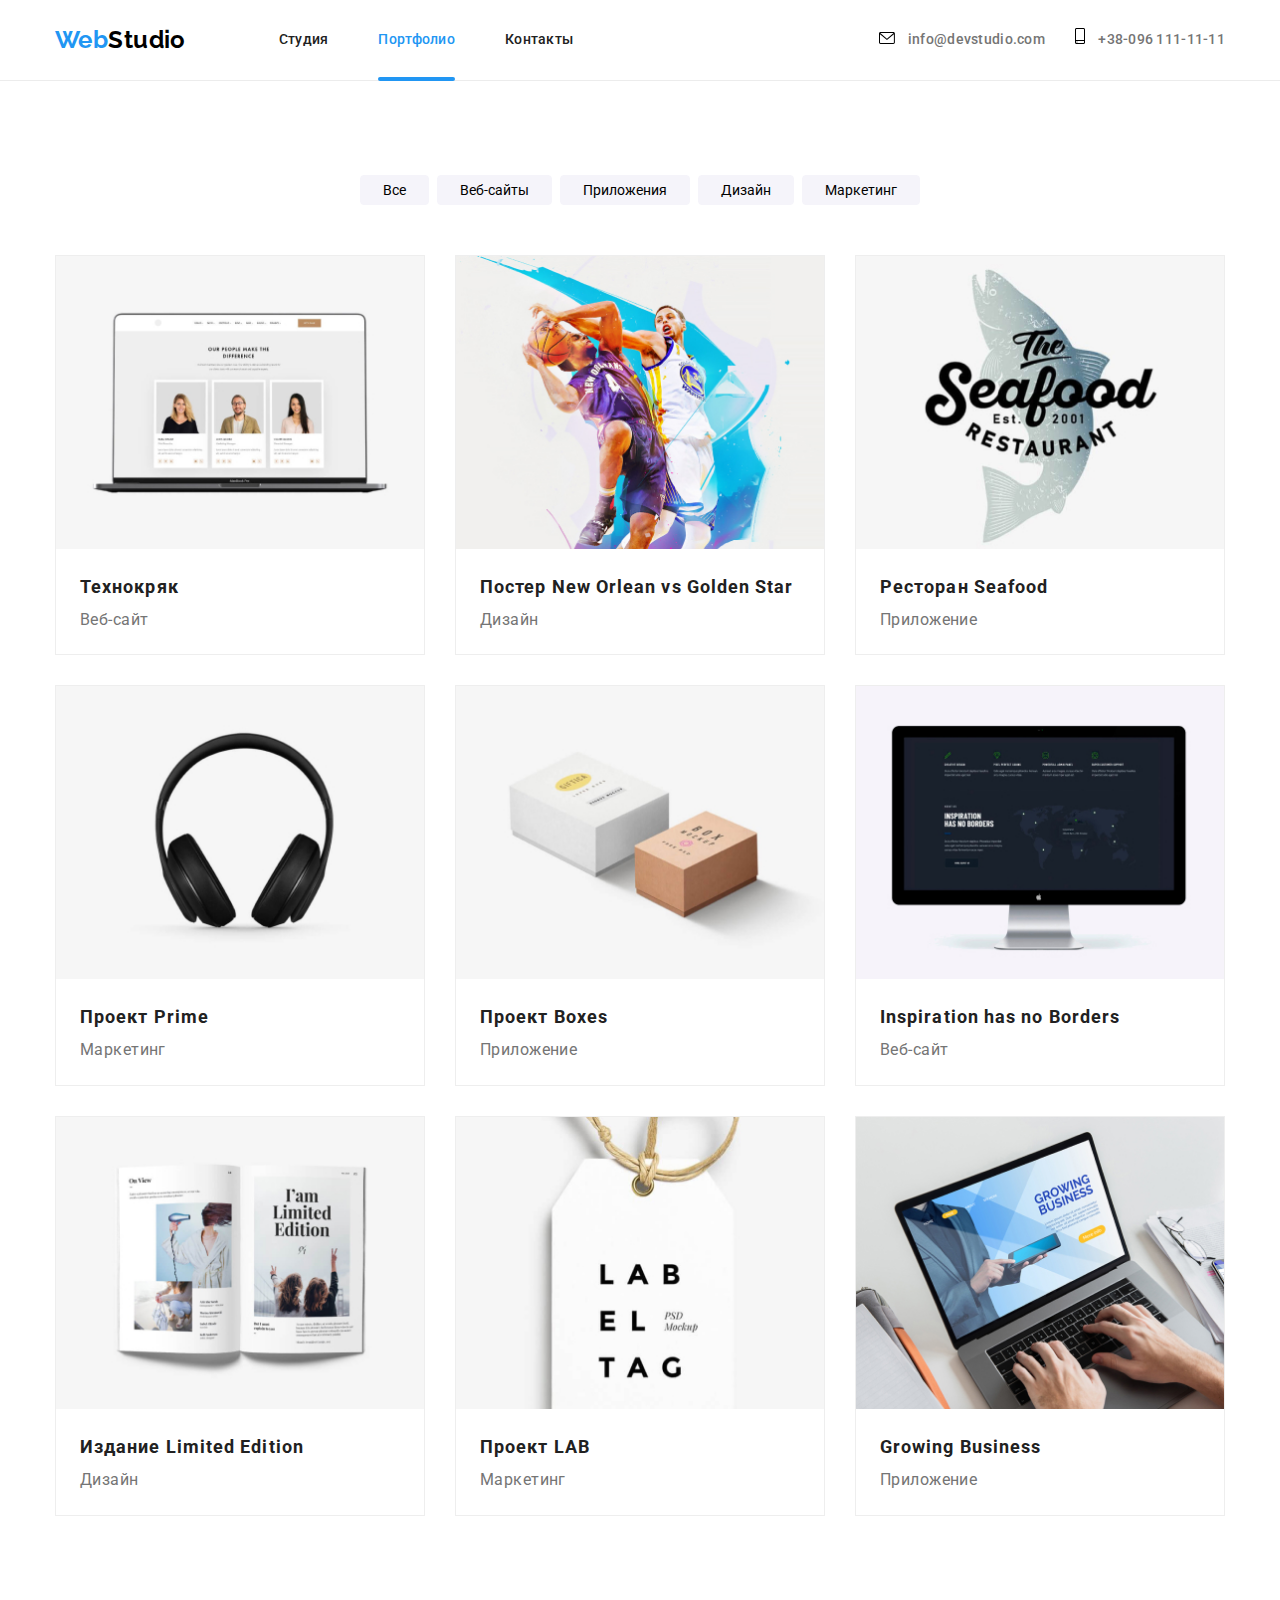
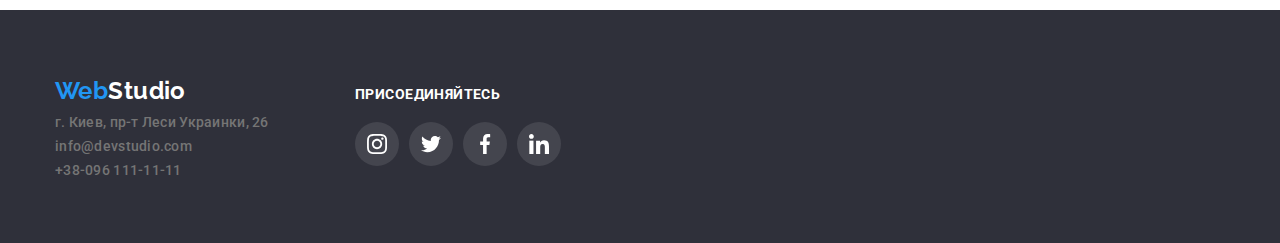
==== portfolio.html @ 2bec8a69 "добавил стартовые файлы" ====
<!DOCTYPE html>
<html lang="ru">
	<head>
		<meta charset="UTF-8" />
		<meta name="viewport" content="width=device-width, initial-scale=1.0" />
		<title>Портфолио</title>
		<link
			href="https://fonts.googleapis.com/css2?family=Raleway:wght@700&family=Roboto:wght@400;500;700;900&display=swap"
			rel="stylesheet"
		/>
		<link
			rel="stylesheet"
			href="https://cdnjs.cloudflare.com/ajax/libs/modern-normalize/0.7.0/modern-normalize.min.css"
		/>
		<link rel="stylesheet" href="./css/styles.css" />
	</head>

	<body class="page">
		<header class="header">
			<div class="container">
				<!-- основная навигация страницы  -->

				<nav class="navigation">
					<!-- логотип -->
					<a href="" lang="en" class="logo"><span class="logo-accent">Web</span>Studio</a>

					<ul class="site-nav list">
						<li class="site-nav-item"><a href="./index.html" class="link">Студия</a></li>
						<li class="site-nav-item current">
							<a href="./portfolio.html" class="link">Портфолио</a>
						</li>
						<li class="site-nav-item"><a href="" class="link">Контакты</a></li>
					</ul>
				</nav>

				<!-- Адрес  -->

				<address class="address">
					<ul class="header-address-list">
						<li class="header-address-item">
							<a href="mailto:info@devstudio.com" class="link">
								<svg class="header-contacts" width="16" height="12">
									<use href="./images/sprite.svg#icon-envelope"></use>
								</svg>
								info@devstudio.com
							</a>
						</li>
						<li class="header-address-item">
							<a href="tel:+380961111111" class="link">
								<svg class="header-contacts" width="10" height="16">
									<use href="./images/sprite.svg#icon-smartphone"></use>
								</svg>
								+38-096 111-11-11
							</a>
						</li>
					</ul>
				</address>
			</div>
		</header>
		<!-- Секция Портфолио -->
		<main>
			<div class="container">
				<section class="section portfolio">
					<!-- <h1>невидимый заголовок</h1> -->
					<!--  фильтр страницы  -->

					<ul class="filter-button-list list">
						<li class="filter-button-item"><button type="button" class="filter-button">Все</button></li>
						<li class="filter-button-item"><button type="button" class="filter-button">Веб-сайты</button></li>
						<li class="filter-button-item"><button type="button" class="filter-button">Приложения</button></li>
						<li class="filter-button-item"><button type="button" class="filter-button">Дизайн</button></li>
						<li class="filter-button-item"><button type="button" class="filter-button">Маркетинг</button></li>
					</ul>

					<!-- примеры наших работ -->

					<ul class="portfolio-list list">
						<li class="portfolio-item">
							<a href="" aria-label="" class="link">
								<div class="portfolio-card">
									<img src="./images/tehno.jpg" alt="монитор ноутбука" width="370" />
									<p class="portfolio-item-text">
										Технокряк это современная площадка распространения коронавируса. Компании используют эту платформу
										для цифрового шпионажа и атак на защищённые сервера конкурентов.
									</p>
								</div>
								<div class="portfolio-lead">
									<h2 class="portfolio-item-title">Технокряк</h2>
									<p class="portfolio-item-caption">Веб-сайт</p>
								</div>
							</a>
						</li>

						<li class="portfolio-item">
							<a href="" aria-label="" class="link">
								<div class="portfolio-card">
									<img src="./images/no-vs-gs.jpg" alt="изображение двух баскетдболистов" width="370" />
									<p class="portfolio-item-text">
										Технокряк это современная площадка распространения коронавируса. Компании используют эту платформу
										для цифрового шпионажа и атак на защищённые сервера конкурентов.
									</p>
								</div>
								<div class="portfolio-lead">
									<h2 class="portfolio-item-title">
										Постер New Orlean vs Golden Star
									</h2>
									<p class="portfolio-item-caption">Дизайн</p>
								</div>
							</a>
						</li>

						<li class="portfolio-item">
							<a href="" aria-label="" class="link">
								<div class="portfolio-card">
									<img src="./images/seafood.jpg" alt="реклама рыбного ресторана" width="370" />
									<p class="portfolio-item-text">
										Технокряк это современная площадка распространения коронавируса. Компании используют эту платформу
										для цифрового шпионажа и атак на защищённые сервера конкурентов.
									</p>
								</div>
								<div class="portfolio-lead">
									<h2 class="portfolio-item-title">Ресторан Seafood</h2>
									<p class="portfolio-item-caption">Приложение</p>
								</div>
							</a>
						</li>

						<li class="portfolio-item">
							<a href="" aria-label="" class="link">
								<div class="portfolio-card">
									<img src="./images/prime.jpg" alt="наушники" width="370" />
									<p class="portfolio-item-text">
										Технокряк это современная площадка распространения коронавируса. Компании используют эту платформу
										для цифрового шпионажа и атак на защищённые сервера конкурентов.
									</p>
								</div>

								<div class="portfolio-lead">
									<h2 class="portfolio-item-title">Проект Prime</h2>
									<p class="portfolio-item-caption">Маркетинг</p>
								</div>
							</a>
						</li>

						<li class="portfolio-item">
							<a href="" aria-label="" class="link">
								<div class="portfolio-card">
									<img src="./images/boxes.jpg" alt="коробки" width="370" />
									<p class="portfolio-item-text">
										Технокряк это современная площадка распространения коронавируса. Компании используют эту платформу
										для цифрового шпионажа и атак на защищённые сервера конкурентов.
									</p>
								</div>
								<div class="portfolio-lead">
									<h2 class="portfolio-item-title">Проект Boxes</h2>
									<p class="portfolio-item-caption">Приложение</p>
								</div>
							</a>
						</li>

						<li class="portfolio-item">
							<a href="" aria-label="" class="link">
								<div class="portfolio-card">
									<img src="./images/inspiration-borders.jpg" alt="монитор компьютера" width="370" />
									<p class="portfolio-item-text">
										Технокряк это современная площадка распространения коронавируса. Компании используют эту платформу
										для цифрового шпионажа и атак на защищённые сервера конкурентов.
									</p>
								</div>
								<div class="portfolio-lead">
									<h2 class="portfolio-item-title">Inspiration has no Borders</h2>
									<p class="portfolio-item-caption">Веб-сайт</p>
								</div>
							</a>
						</li>
						<li class="portfolio-item">
							<a href="" aria-label="" class="link">
								<div class="portfolio-card">
									<img src="./images/limited-edition.jpg" alt="разворот журнала" width="370" />
									<p class="portfolio-item-text">
										Технокряк это современная площадка распространения коронавируса. Компании используют эту платформу
										для цифрового шпионажа и атак на защищённые сервера конкурентов.
									</p>
								</div>
								<div class="portfolio-lead">
									<h2 class="portfolio-item-title">Издание Limited Edition</h2>
									<p class="portfolio-item-caption">Дизайн</p>
								</div>
							</a>
						</li>
						<li class="portfolio-item">
							<a href="" aria-label="" class="link">
								<div class="portfolio-card">
									<img src="./images/lab.jpg" alt="карточка товара" width="370" />
									<p class="portfolio-item-text">
										Технокряк это современная площадка распространения коронавируса. Компании используют эту платформу
										для цифрового шпионажа и атак на защищённые сервера конкурентов.
									</p>
								</div>
								<div class="portfolio-lead">
									<h2 class="portfolio-item-title">Проект LAB</h2>
									<p class="portfolio-item-caption">Маркетинг</p>
								</div>
							</a>
						</li>

						<li class="portfolio-item">
							<a href="" aria-label="" class="link">
								<div class="portfolio-card">
									<img src="./images/growing-busines.jpg" alt="ноутбук" width="370" />
									<p class="portfolio-item-text">
										Технокряк это современная площадка распространения коронавируса. Компании используют эту платформу
										для цифрового шпионажа и атак на защищённые сервера конкурентов.
									</p>
								</div>
								<div class="portfolio-lead">
									<h2 class="portfolio-item-title">Growing Business</h2>
									<p class="portfolio-item-caption">Приложение</p>
								</div>
							</a>
						</li>
					</ul>
				</section>
			</div>
		</main>

		<!-- footer -->

		<footer class="box">
			<div class="container footer">
				<div class="box-address">
					<a href="" lang="en" class="logo-footer"><span class="logo-accent">Web</span>Studio</a>
					<address class="address">
						<ul class="box-list">
							<li>
								<a href="https://goo.gl/maps/eC2vxpbwsGXnrGr17" class="box-link link"
									>г. Киев, пр-т Леси Украинки, 26</a
								>
							</li>
							<li>
								<a href="mailto:info@devstudio.com" class="link">info@devstudio.com</a>
							</li>
							<li>
								<a href="tel:+38-096-111-11-11" class="link">+38-096 111-11-11</a>
							</li>
						</ul>
					</address>
				</div>
				<div class="footer-socials-box">
					<b class="join">присоединяйтесь</b>
					<ul class="footer-socials-list">
						<li class="footer-socials-item">
							<a href="" aria-label="ссылка на instagram" class="socials-link">
								<svg class="socials-link-icon">
									<use href="./images/sprite.svg#icon-instagram"></use>
								</svg>
							</a>
						</li>
						<li class="footer-socials-item">
							<a href="" aria-label="ссылка на twitter" class="socials-link">
								<svg class="socials-link-icon">
									<use href="./images/sprite.svg#icon-twitter"></use>
								</svg>
							</a>
						</li>
						<li class="footer-socials-item">
							<a href="" aria-label="ссылка на facebook" class="socials-link">
								<svg class="socials-link-icon">
									<use href="./images/sprite.svg#icon-facebook"></use>
								</svg>
							</a>
						</li>
						<li class="footer-socials-item">
							<a href="" aria-label="Linkedin" class="socials-link">
								<svg class="socials-link-icon">
									<use href="./images/sprite.svg#icon-linkedin"></use>
								</svg>
							</a>
						</li>
					</ul>
				</div>
			</div>
		</footer>
	</body>
</html>
---- css/styles.css ----
:root {
	--primary-text-color: #212121;
	--title-text-color: #757575;
	--accent-color: #2196f3;
	--white-color: #ffffff;
	--background-dark-color: rgba(47, 48, 58, 0.8);
	--footer-bg-color: #2f303a;
	--logo-dark-color: #000000;
	--section-bg-color: #f5f4fa;
}

html {
	box-sizing: border-box;
}

*,
*::before,
*::after {
	box-sizing: inherit;
	padding: 0;
	margin: 0;
}
img {
	display: block;
	max-width: 100%;
	height: auto;
}
ul {
	list-style: none;
}

a {
	text-decoration: none;
}

address {
	font-style: normal;
}

.page {
	font-size: 14px;
	font-family: "Roboto", sans-serif;
	line-height: 1.714;
	letter-spacing: 0.03em;
	color: var(--title-text-color);
	background-color: var(--white-color);
}

.header {
	display: flex;
	border-bottom: 1px solid #ececec;
}

.container {
	width: 1200px;
	margin-left: 0 auto;
	padding-left: 15px;
	padding-right: 15px;
	margin: 0 auto;
}
.header .container {
	display: flex;
	align-items: center;
}
.header-address-list {
	display: flex;
	margin-left: auto;
}

.header-contacts {
	margin-right: 10px;
}

.header-address-item:hover,
.header-address-item:focus {
	fill: var(--accent-color);
}

/* navigation */

.navigation {
	display: flex;
	align-items: center;
	height: 80px;
}

/* logo */

.logo {
	text-decoration: none;
	margin-right: 93px;
	color: var(--logo-dark-color);
	align-items: center;

	font-family: "Raleway", sans-serif;
	font-weight: 700;
	font-size: 24px;
	letter-spacing: 1.2;
}

.logo-accent {
	color: var(--accent-color);
}
.logo-footer {
	font-family: "Raleway", sans-serif;
	font-weight: 700;
	font-size: 24px;
	letter-spacing: 1.2;
	color: var(--white-color);
}

/* site-nav */

.site-nav {
	display: flex;
}

.site-nav-item {
	display: block;
	margin-right: 50px;
}

.site-nav-item:last-child {
	margin-right: 0;
}

.site-nav .link {
	display: block;
	position: relative;
	text-decoration: none;
	color: var(--primary-text-color);
	transition: 250ms cubic-bezier(0.4, 0, 0.2, 1);
	font-weight: 500;
	font-size: 14px;
	line-height: 1.14;
	letter-spacing: 0.02em;
}

.site-nav .link:hover,
.site-nav .link:focus {
	color: var(--accent-color);
}

.site-nav .link::after {
	display: block;
	position: absolute;
	left: 0;
	bottom: -33px;
	content: "";
	opacity: 0;
	transition: 250ms cubic-bezier(0.4, 0, 0.2, 1);
	width: -webkit-fill-available;
	height: 4px;
	background-color: var(--accent-color);
	border-radius: 2px;
}

.site-nav .link:hover::after,
.site-nav .link:focus::after {
	opacity: 1;
}

.current .link::after {
	opacity: 1;
}
.current .link {
	color: var(--accent-color);
}

/* address */

.address .link {
	text-decoration: none;
	color: var(--title-text-color);
	transition: 250ms cubic-bezier(0.4, 0, 0.2, 1);

	font-weight: 500;
	font-size: 14px;
	line-height: 1.14;
	letter-spacing: 0.02em;
}

.header-address-item:last-child {
	margin-left: 30px;
}

.address .link:hover,
.address .link:focus {
	color: var(--accent-color);
}

.address {
	display: flex;
	margin-left: auto;

	font-weight: 400;
	font-size: 14px;
	line-height: 1.71;
}
.address-text {
	color: var(--primary-text-color);
}

/* секция - герой */

.hero {
	max-width: 1600px;
	height: 600px;
	margin-right: auto;
	margin-left: auto;
	padding: 200px 0;
	background: #c4c4c4;
	background-image: linear-gradient(rgba(47, 48, 58, 0.4), rgba(47, 48, 58, 0.4)), url(../images/hero-Img.jpg);
	background-repeat: no-repeat;
	background-size: cover;
	background-position: center;
}

.hero-title {
	color: var(--white-color);

	font-weight: 900;
	font-size: 44px;
	line-height: 1.36;
	text-align: center;
	letter-spacing: 0.06em;
	text-transform: uppercase;
}

/* общий стиль для  секций и заголовков h2 */

.section {
	padding-top: 94px;
	padding-bottom: 94px;
}

.section-title {
	margin-bottom: 50px;
	font-weight: 700;
	font-size: 36px;
	line-height: 1.16;
	text-align: center;
	color: var(--primary-text-color);
}

/* секция - advantages -- наши преимущества */

.advantages {
	padding-bottom: 0;
}

.advantages-list {
	display: flex;
	flex-wrap: wrap;
}

.advantages-item {
	margin-right: 30px;
	width: 270px;
}
.advantages-item:last-child {
	margin-right: 0;
}

.advantages-icon {
	display: flex;
	justify-content: center;
	align-items: center;
	width: 270px;
	height: 120px;
	background: #f5f4fa;
	border-radius: 4px;
	margin-bottom: 30px;
}

.advantages-icon-svg {
	width: 70px;
	height: 70px;
	/* padding-top: 25px;
	padding-bottom: 25px;
	padding-left: 102, 34px;
	padding-right: 102, 34px; */
}

.advantages-item img {
	display: none;
}

.advantages-item-title {
	margin-bottom: 10px;

	font-weight: 700;
	font-size: 14px;
	line-height: 1.14;
	text-transform: uppercase;
	color: var(--primary-text-color);
}

/* секция--prodact - продукт */

.product-list {
	display: flex;
	flex-flow: row;
	justify-content: space-between;
}

.product-item-title {
	margin-bottom: 50px;
	font-weight: 700;
	font-size: 36px;
	line-height: 1.16;
	text-align: center;
	color: var(--primary-text-color);
}

.product-subtitle {
	padding-top: 27px;
	padding-bottom: 27px;
	font-weight: 700;
	font-size: 14px;
	line-height: 1.14;
	color: var(--white-color);
	text-transform: uppercase;
}

.product-subtitle-title {
	position: absolute;
	left: 0;
	bottom: 0;
	display: block;
	text-align: center;
	width: 100%;
	background-color: rgba(47, 48, 58, 0.8);
}

.product-item {
	position: relative;
}
/* секция - наша команда */

.team {
	background-color: var(--section-bg-color);
}

.team-list {
	display: flex;
	flex-direction: row;
	justify-content: space-between;
}

.team-item {
	width: calc((100% - 30 * 3) / 4);
	box-shadow: 0px 1px 3px rgba(0, 0, 0, 0.12), 0px 1px 1px rgba(0, 0, 0, 0.14), 0px 2px 1px rgba(0, 0, 0, 0.2);
	border-radius: 0px 0px 4px 4px;
}

.about-team {
	display: block;
	text-align: center;
	padding-top: 30px;
	padding-bottom: 30px;
	background-color: var(--white-color);
}

.team-item-title {
	margin-bottom: 50px;
	font-weight: 700;
	font-size: 36px;
	line-height: 1.16;
	text-align: center;
	color: var(--primary-text-color);
}

.team-caption {
	font-weight: 500;
	font-size: 16px;
	line-height: 1.18;
	text-align: center;
	padding-bottom: 10px;
	color: var(--primary-text-color);
}

.team-text {
	font-weight: 400;
	font-size: 16px;
	line-height: 1.18;
	text-align: center;
	margin-bottom: 16px;
}

/* секция - постоянные клиенты */

.clients-item-title {
	margin-bottom: 50px;
	font-weight: 700;
	font-size: 36px;
	line-height: 1.16;
	text-align: center;
	color: var(--primary-text-color);
}

.clients-item-list {
	display: flex;
}

.clients-item a {
	display: flex;
	justify-content: center;
}
.clients-icon {
	display: block;
	justify-content: center;
	align-items: center;
	width: 170px;
	height: 90px;
	border: 1px solid #afb1b8;
	border-radius: 4px;
	transition: 250ms cubic-bezier(0.4, 0, 0.2, 1);
}

.clients-icon:hover,
.clients-icon:focus {
	border-color: var(--accent-color);
}

.clients-svg:hover,
.clients-svg:focus {
	fill: var(--accent-color);
}

.clients-item:not(:last-child) {
	margin-right: 30px;
}
.clients-svg {
	fill: #afb1b8;
	transition: 250ms cubic-bezier(0.4, 0, 0.2, 1);
}

/* ссылки на социальные сети */

.team-socials-list {
	display: flex;
	justify-content: center;
}

.socials-link {
	display: flex;
	justify-content: center;
	align-items: center;
	width: 44px;
	height: 44px;
	border-radius: 50%;
	transition: 250ms cubic-bezier(0.4, 0, 0.2, 1);
}
.socials-link-icon {
	width: 20px;
	height: 20px;
	fill: #afb1b8;
	transition: 250ms cubic-bezier(0.4, 0, 0.2, 1);
}

.team-socials-item:not(:last-child) {
	margin-right: 10px;
}

.socials-link:hover,
.socials-link:focus {
	background-color: var(--accent-color);
}

.team-socials-item:hover .socials-link-icon {
	fill: #ffffff;
	transition: 250ms cubic-bezier(0.4, 0, 0.2, 1);
}

/* FOOTER */

.footer {
	display: flex;
	align-items: center;
}

.box {
	background-color: var(--footer-bg-color);
	padding-top: 60px;
	padding-bottom: 60px;
}

.box-list {
	justify-content: start;
}
.box-address {
	width: 230px;
	margin-right: 70px;
}
.footer-socials-box {
	justify-content: center;
	align-content: center;
	width: 206px;
}
.box-link {
	color: var(--white-color);
	transition: 250ms cubic-bezier(0.4, 0, 0.2, 1);
}
.box-link .link:hover,
.box-link .link:focus {
	color: var(--accent-color);
	text-decoration: none;
}

.footer-socials-list {
	display: flex;
}
.footer-socials-item {
	border-radius: 50%;
	background-color: rgba(255, 255, 255, 0.1);
}
.footer-socials-item svg {
	fill: var(--white-color);
}
.footer-socials-item:not(:last-child) {
	margin-right: 10px;
}
.join {
	display: flex;
	font-weight: 700;
	font-size: 14px;
	line-height: 1.14;
	margin-bottom: 20px;
	text-transform: uppercase;
	color: var(--white-color);
}

/* button */

.hero-button {
	width: 200px;
	height: 50px;
	padding: 10px 32px;
	display: block;
	margin: 0 auto;
	margin-top: 30px;
	border-radius: 4px;
	text-decoration: none;

	color: var(--white-color);
	background-color: var(--accent-color);
	border-color: var(--accent-color);
	font-family: "Roboto", sans-serif;
	font-weight: 500;
	font-size: 16px;
	line-height: 1.62;
	letter-spacing: 0.03em;
}

/* portfolio page */

.filter-button-list {
	display: flex;
	justify-content: center;
	margin-bottom: 50px;
}

.filter-button:hover,
.filter-button:focus {
	color: var(--white-color);
	background-color: var(--accent-color);
	box-shadow: 0px 3px 1px rgba(0, 0, 0, 0.1), 0px 1px 2px rgba(0, 0, 0, 0.08), 0px 2px 2px rgba(0, 0, 0, 0.12);
	border-color: var(--accent-color);
}

.filter-button {
	padding-top: 6px;
	padding-right: 22px;
	padding-bottom: 6px;
	padding-left: 22px;
	border: 1px solid var(--section-bg-color);
	border-radius: 4px;
	background-color: var(--section-bg-color);
	transition: 250ms cubic-bezier(0.4, 0, 0.2, 1);
}

.filter-button-item:not(:last-child) {
	margin-right: 8px;
}

.portfolio-list {
	display: flex;
	flex-wrap: wrap;
}
.portfolio-item {
	width: 370px;
	border: 1px solid #eeeeee;
	transition: 250ms cubic-bezier(0.4, 0, 0.2, 1);
}
.portfolio-item:not(:nth-child(3n)) {
	margin-right: 30px;
}

.portfolio-item:not(:nth-last-child(-n + 3)) {
	margin-bottom: 30px;
}

.portfolio-item:hover,
.portfolio-item:focus {
	background: #ffffff;
	border: 1px solid #eeeeee;
	box-sizing: border-box;
	box-shadow: 0px 1px 1px rgba(0, 0, 0, 0.12), 0px 4px 4px rgba(0, 0, 0, 0.06), 1px 4px 6px rgba(0, 0, 0, 0.16);
}

.portfolio-item-title {
	font-weight: 700;
	font-size: 18px;
	line-height: 2;
	letter-spacing: 0.06em;
	color: var(--primary-text-color);
}
.portfolio-item-caption {
	font-weight: 400;
	font-size: 16px;
	line-height: 1.87;
	color: var(--title-text-color);
}
.portfolio-item:hover .portfolio-item-text,
.portfolio-item:focus .portfolio-item-text {
	opacity: 1;
	top: 0;
	left: 0;
}

.portfolio-item-text {
	position: absolute;
	top: 100%;
	left: 0;
	width: 100%;
	height: 100%;
	opacity: 0;
	pointer-events: none;
	padding-top: 63px;
	padding-right: 24px;
	padding-bottom: 63px;
	padding-left: 24px;
	font-weight: 400;
	font-size: 18px;
	line-height: 1.5;
	color: var(--white-color);
	background: rgba(33, 150, 243, 0.9);
	transition: 250ms cubic-bezier(0.4, 0, 0.2, 1);
}
.portfolio-card {
	position: relative;
	overflow: hidden;
}

.portfolio-lead {
	padding-top: 20px;
	padding-left: 24px;
	padding-bottom: 20px;
	padding-right: 24px;
}

/* ========== МОДАЛЬНОЕ ОКНО ========= */

.backdrop {
	position: fixed;
	top: 0;
	left: 0;
	width: 100%;
	height: 100%;
	background: rgba(0, 0, 0, 0.2);
	transition: 250ms cubic-bezier(0.4, 0, 0.2, 1);
}
.modal {
	position: absolute;
	top: 50%;
	left: 50%;
	transform: translate(-50%, -50%);
	min-width: 528px;
	min-height: 581px;
	background: #ffffff;
	box-shadow: 0px 1px 3px rgba(0, 0, 0, 0.12), 0px 1px 1px rgba(0, 0, 0, 0.14), 0px 2px 1px rgba(0, 0, 0, 0.2);
	border-radius: 4px;
	transition: 250ms cubic-bezier(0.4, 0, 0.2, 1);
}
.close-button {
	padding: 10px;
}

.is-hidden {
	opacity: 0;
	pointer-events: none;
}
.is-hidden .modal {
	transform: translate(-200%);
}
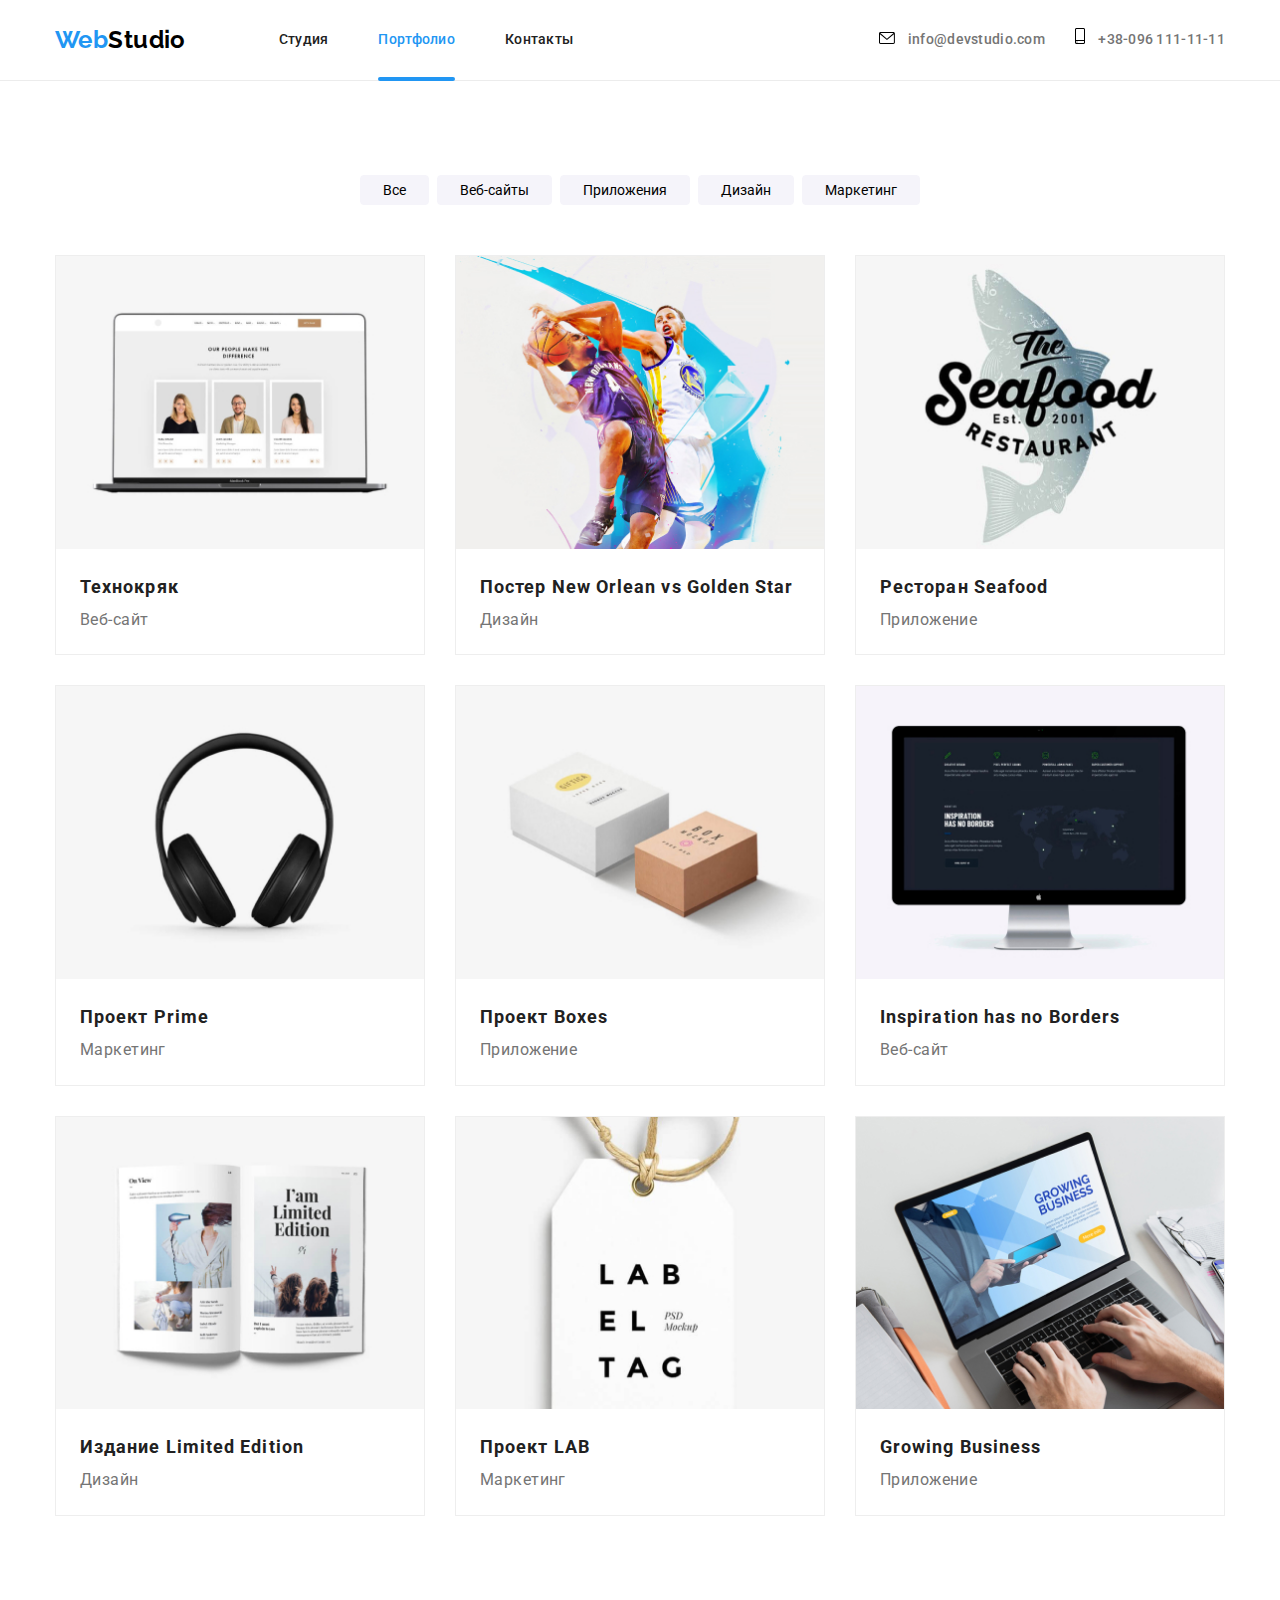
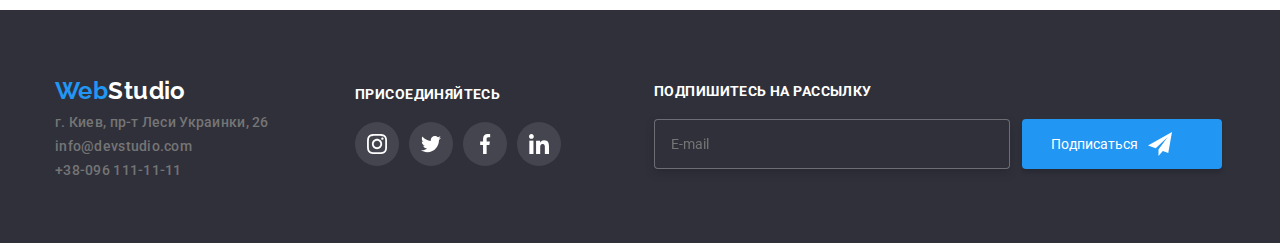
==== commit bcd4b3af: "разметил footer" ====
--- a/portfolio.html
+++ b/portfolio.html
@@ -227,7 +227,7 @@
 		<!-- footer -->
 
 		<footer class="box">
-			<div class="container footer">
+			<div class="footer container">
 				<div class="box-address">
 					<a href="" lang="en" class="logo-footer"><span class="logo-accent">Web</span>Studio</a>
 					<address class="address">
@@ -279,6 +279,20 @@
 						</li>
 					</ul>
 				</div>
+				<div class="footer-chek-box">
+					<b class="join-box">Подпишитесь на рассылку</b>
+
+					<form class="js-speaker-form">
+						<label for="e-mail"></label>
+						<input class="mail-form" type="email" name="e-mail" id="e-mail" placeholder="E-mail" />
+						<button class="footer-button" type="submit">
+							Подписаться
+							<svg class="icon-send-svg" width="24" height="24">
+								<use href="./images/sprite.svg#icon-send"></use>
+							</svg>
+						</button>
+					</form>
+				</div>
 			</div>
 		</footer>
 	</body>
--- a/css/styles.css
+++ b/css/styles.css
@@ -33,6 +33,10 @@
 	text-decoration: none;
 }
 
+button {
+	outline: none;
+}
+
 address {
 	font-style: normal;
 }
@@ -204,8 +208,8 @@
 /* секция - герой */
 
 .hero {
-	max-width: 1600px;
-	height: 600px;
+	/* max-width: 1600px;
+	height: 600px; */
 	margin-right: auto;
 	margin-left: auto;
 	padding: 200px 0;
@@ -497,6 +501,7 @@
 	justify-content: center;
 	align-content: center;
 	width: 206px;
+	margin-right: 93px;
 }
 .box-link {
 	color: var(--white-color);
@@ -523,6 +528,7 @@
 }
 .join {
 	display: flex;
+	justify-content: flex-start;
 	font-weight: 700;
 	font-size: 14px;
 	line-height: 1.14;
@@ -530,8 +536,56 @@
 	text-transform: uppercase;
 	color: var(--white-color);
 }
+.js-speaker-form {
+	display: flex;
+}
+.join-box {
+	display: flex;
+
+	justify-content: flex-start;
+	font-weight: 700;
+	font-size: 14px;
+	line-height: 1.14;
+	margin-bottom: 20px;
+	text-transform: uppercase;
+	color: var(--white-color);
+}
+
+.mail-form {
+	width: 356px;
+	height: 50px;
+	border: 1px solid rgba(255, 255, 255, 0.3);
+	box-sizing: border-box;
+	filter: drop-shadow(0px 4px 4px rgba(0, 0, 0, 0.15));
+	border-radius: 4px;
+	background-color: var(--footer-bg-color);
+	padding-left: 16px;
+	margin-right: 12px;
+}
 
 /* button */
+
+.footer-button {
+	display: inline-flex;
+	align-items: center;
+	width: 200px;
+	height: 50px;
+	padding-top: 10px;
+	padding-right: 28px;
+	padding-bottom: 10px;
+	padding-left: 29px;
+	background: var(--accent-color);
+	border-color: var(--accent-color);
+	color: var(--white-color);
+	box-shadow: 0px 4px 4px rgba(0, 0, 0, 0.15);
+	border-radius: 4px;
+	border: 0;
+}
+
+.icon-send-svg {
+	fill: var(--white-color);
+	margin-left: 10px;
+}
 
 .hero-button {
 	width: 200px;
